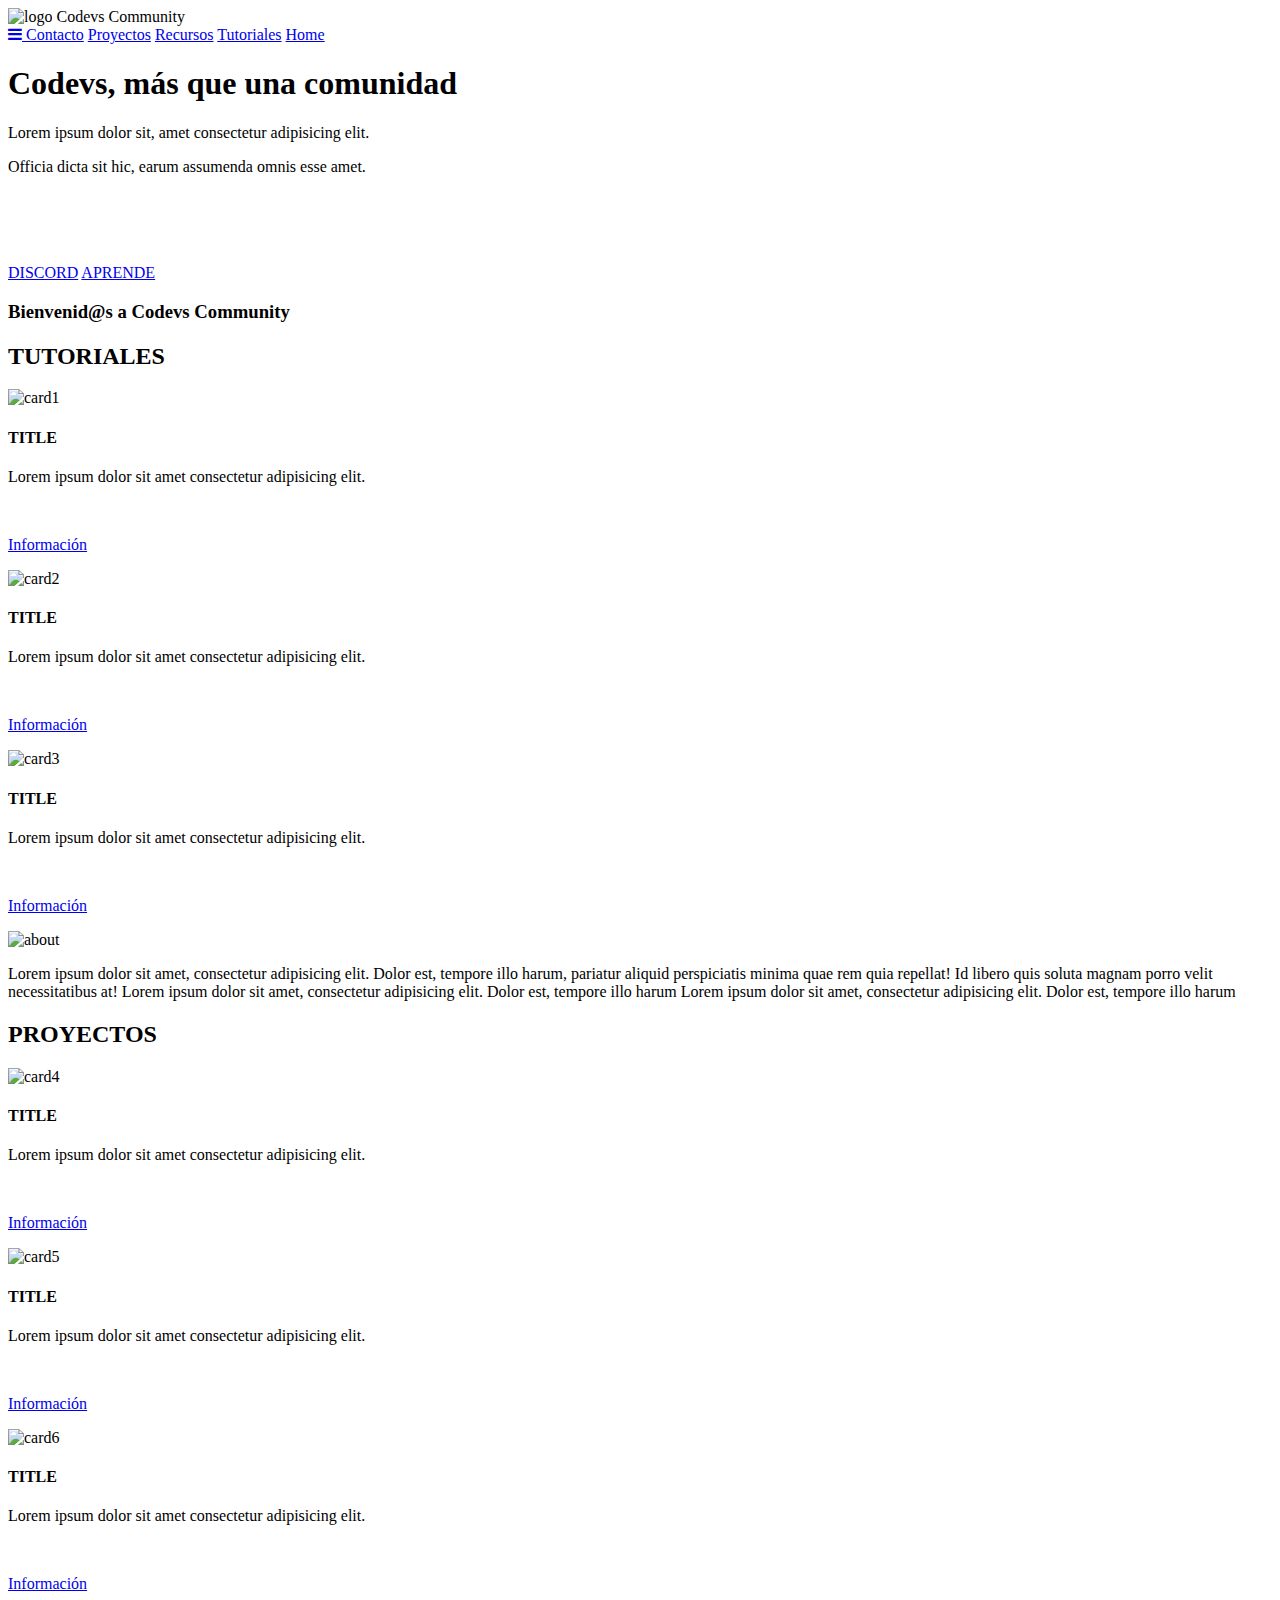
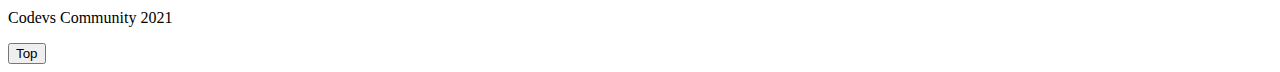
==== index.html @ 77c493d0 "feat:js and css index" ====
<!DOCTYPE html>
<html lang="es">
<head>
	<title>Codevs Web | más que una comunidad.</title>
	<meta charset="utf-8">
	<meta name="viewport" content="width=device-width, initial-scale=1.0">
	<meta http-equiv="x-ua-compatible" content="ie=edge">
	<!--seo-->
	<meta property="og:title" content="Codevs">
    <meta name="author" content="Codevs">
    <meta property="og:locale" content="es_ES">
    <meta name="description" content="Más que una comunidad">
    <meta property="og:description" content="Más que una comunidad">
    <link rel="canonical" href="https://github.com/CoDevsCommunity">
    <meta property="og:url" content="https://github.com/CoDevsCommunity">
    <meta property="og:site_name" content="Codevs">
    <meta property="og:image" content="https://raw.githubusercontent.com/CoDevsCommunity/codevs-web-frontend/main/assets/img/logo.png">

    <meta name="twitter:card" content="summary">
    <meta name="twitter:site" content="codevs">
    <meta name="twitter:creator" content="codevs">
    <meta name="twitter:title" content="Codevs">
    <meta name="twitter:description" content="Codeves es mas que una comunidad de desarrolladores.">
    <meta name="twitter:image" content="https://raw.githubusercontent.com/CoDevsCommunity/codevs-web-frontend/main/assets/img/logo.png">
    <meta name="twitter:image:alt" content="codevs">
    <link href="https://raw.githubusercontent.com/CoDevsCommunity/codevs-web-frontend/main/assets/img/logo.png" rel="shortcut icon" type="image/png">
	<!--end seo-->
	<!--font awesome-->
	<link rel="stylesheet" href="https://cdnjs.cloudflare.com/ajax/libs/font-awesome/4.7.0/css/font-awesome.min.css">
	<!--google fonts-->
	<link rel="preconnect" href="https://fonts.gstatic.com">
	<link href="https://fonts.googleapis.com/css2?family=Roboto:wght@100;300;400&display=swap" rel="stylesheet"> 
	<!--styles-->
	<link rel="stylesheet" type="text/css" href="assets/css/normalize.css">
	<link rel="stylesheet" type="text/css" href="assets/css/app.css">
	<!--scripts-->
	<script type="text/javascript" src="assets/js/app.js"></script>

</head>
<body>
	<nav>
		<div class="logo">
			<img src="assets/img/logo.png" alt="logo">
			<span>Codevs Community</span>
		</div>
		<div class="menu" id="myTopnav">
			<a href="javascript:void(0);" class="icon" onclick="myFunction()">
    		<i class="fa fa-bars"></i>
  			</a>
			<a href="#">Contacto</a>
			<a href="#">Proyectos</a>
			<a href="#">Recursos</a>
			<a href="#">Tutoriales</a>
			<a href="#">Home</a>
		</div>
	</nav>	
	<header>
		<h1>Codevs, más que una comunidad</h1>
		<p>Lorem ipsum dolor sit, amet consectetur adipisicing elit.</p><p> Officia dicta sit hic, earum assumenda omnis esse amet.</p>
		<br><br><br><br>
		<a href="#" class="button discord">DISCORD</a>
		<a href="#" class="button">APRENDE</a>
	</header>
	<section>
		<article class="welcome">
			<h3>Bienvenid@s a Codevs Community</h3>
		</article>
		<article class="tutorials">
			<h2>TUTORIALES</h2>
			<div class="row">
				<!--card 1-->
				<div class="column">
					<div class="card">
						<img src="assets/img/card1.png" alt="card1" style="width: 100%">
						<div class="container">
							<h4>TITLE</h4>
							<p>Lorem ipsum dolor sit amet consectetur adipisicing elit.
							</p><br>
							<p><a href="#" class="button">Información</a></p>
						</div>
					</div>
				</div>
				<!--card 2-->
				<div class="column">
					<div class="card">
						<img src="assets/img/card2.png" alt="card2" style="width: 100%">
						<div class="container">
							<h4>TITLE</h4>
							<p>Lorem ipsum dolor sit amet consectetur adipisicing elit.
							</p><br>
							<p><a href="#" class="button">Información</a></p>
						</div>
					</div>
				</div>
				<!--card 3-->
				<div class="column">
					<div class="card">
						<img src="assets/img/card3.png" alt="card3" style="width: 100%">
						<div class="container">
							<h4>TITLE</h4>
							<p>Lorem ipsum dolor sit amet consectetur adipisicing elit.
							</p><br>
							<p><a href="#" class="button">Información</a></p>
						</div>
					</div>
				</div>
			</div>
		</article>
		<article class="about">
			<div class="item-container">
				<img src="assets/img/about.png" alt="about">
				<p>Lorem ipsum dolor sit amet, consectetur adipisicing elit. Dolor est, tempore illo harum, pariatur aliquid perspiciatis minima quae rem quia repellat! Id libero quis soluta magnam porro velit necessitatibus at!
				Lorem ipsum dolor sit amet, consectetur adipisicing elit. Dolor est, tempore illo harum
				Lorem ipsum dolor sit amet, consectetur adipisicing elit. Dolor est, tempore illo harum
				</p>
				
			</div>
		</article>
		<article class="tutorials">
			<h2>PROYECTOS</h2>
			<div class="row">
				<!--card 1-->
				<div class="column">
					<div class="card">
						<img src="assets/img/card4.png" alt="card4" style="width: 100%">
						<div class="container">
							<h4>TITLE</h4>
							<p>Lorem ipsum dolor sit amet consectetur adipisicing elit.
							</p><br>
							<p><a href="#" class="button">Información</a></p>
						</div>
					</div>
				</div>
				<!--card 2-->
				<div class="column">
					<div class="card">
						<img src="assets/img/card5.png" alt="card5" style="width: 100%">
						<div class="container">
							<h4>TITLE</h4>
							<p>Lorem ipsum dolor sit amet consectetur adipisicing elit.
							</p><br>
							<p><a href="#" class="button">Información</a></p>
						</div>
					</div>
				</div>
				<!--card 3-->
				<div class="column">
					<div class="card">
						<img src="assets/img/card6.png" alt="card6" style="width: 100%">
						<div class="container">
							<h4>TITLE</h4>
							<p>Lorem ipsum dolor sit amet consectetur adipisicing elit.
							</p><br>
							<p><a href="#" class="button">Información</a></p>
						</div>
					</div>
				</div>
			</div>
		</article>
	</section>
	<footer>
		<p>Codevs Community 2021</p>
		<button  onclick="topFunction()" id="myBtn" title="Go to top">Top</button>
	</footer>
	<script type="text/javascript">
		//Get the button
		var mybutton = document.getElementById("myBtn");

		// When the user scrolls down 20px from the top of the document, show the button
		window.onscroll = function() {scrollFunction()};

		function scrollFunction() {
		  if (document.body.scrollTop > 20 || document.documentElement.scrollTop > 20) {
		    mybutton.style.display = "block";
		  } else {
		    mybutton.style.display = "none";
		  }
		}
	</script>
</body>
</html>
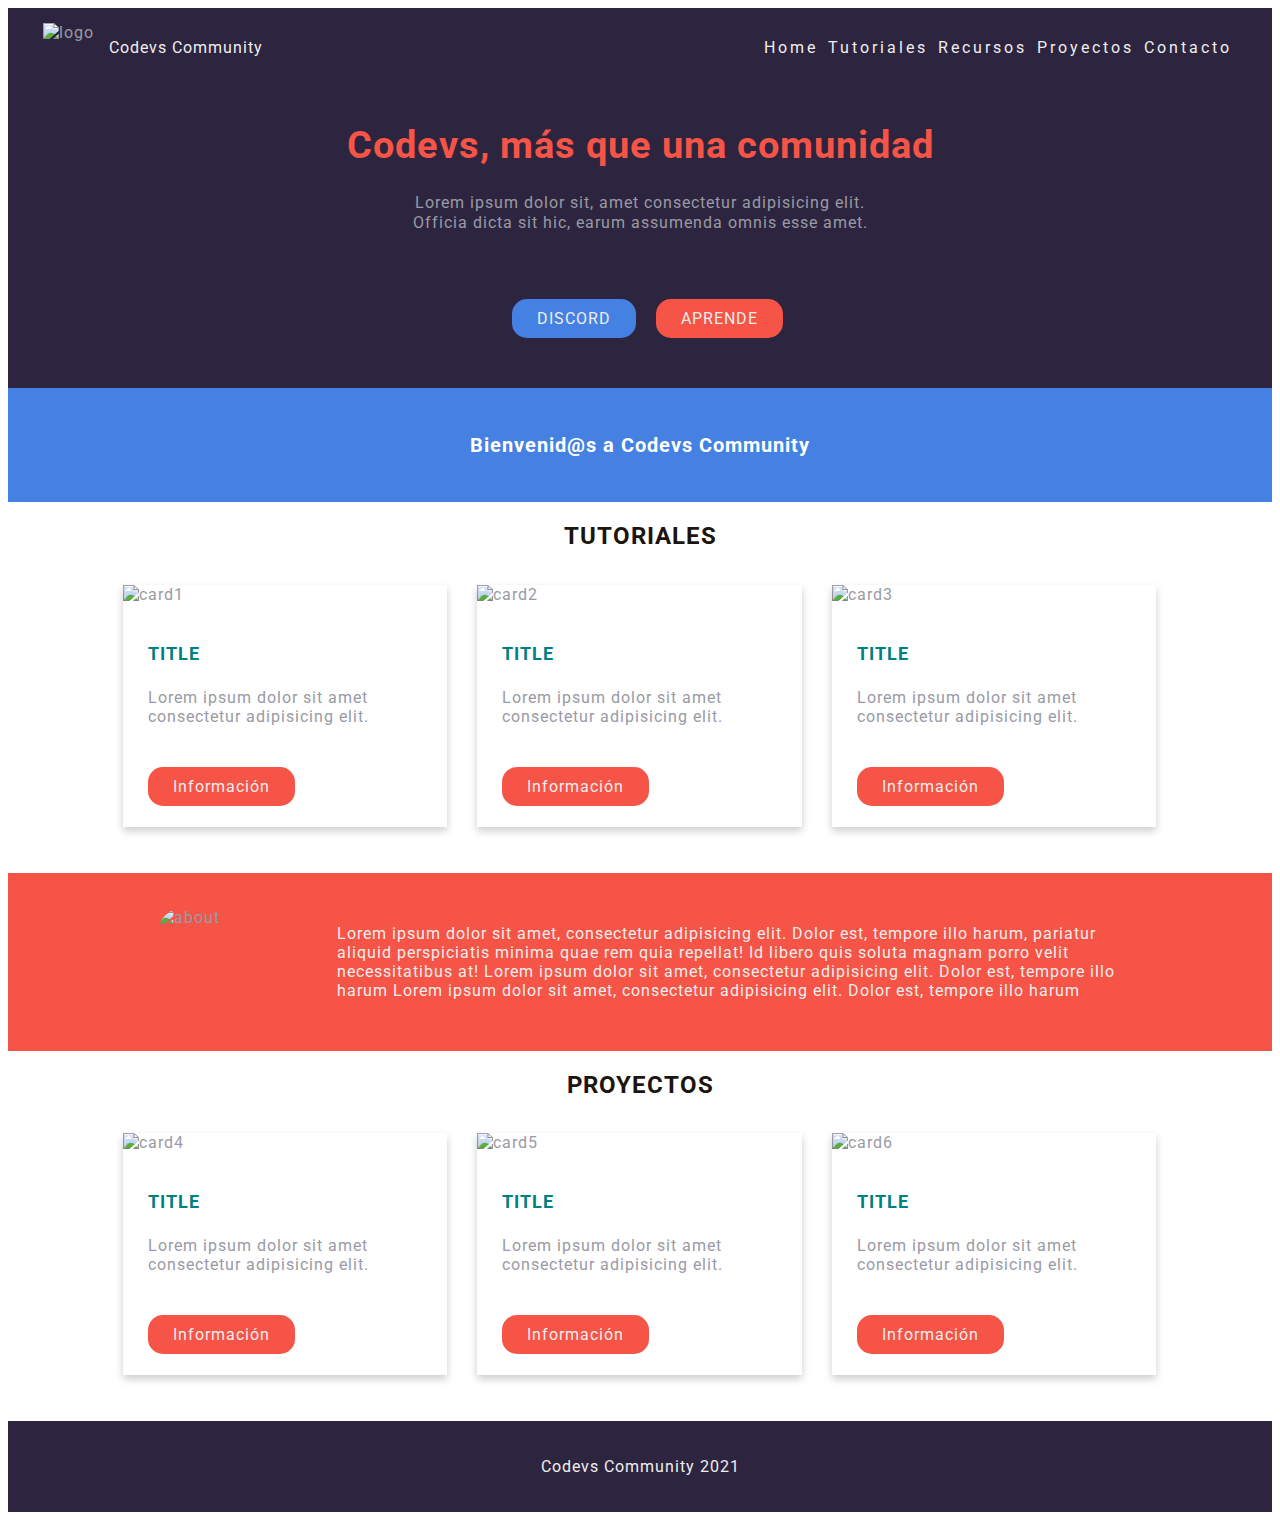
==== commit 8b511495: "Segundo PR" ====
--- a/index.html
+++ b/index.html
@@ -1,181 +1,210 @@
 <!DOCTYPE html>
 <html lang="es">
-<head>
-	<title>Codevs Web | más que una comunidad.</title>
-	<meta charset="utf-8">
-	<meta name="viewport" content="width=device-width, initial-scale=1.0">
-	<meta http-equiv="x-ua-compatible" content="ie=edge">
-	<!--seo-->
-	<meta property="og:title" content="Codevs">
-    <meta name="author" content="Codevs">
-    <meta property="og:locale" content="es_ES">
-    <meta name="description" content="Más que una comunidad">
-    <meta property="og:description" content="Más que una comunidad">
-    <link rel="canonical" href="https://github.com/CoDevsCommunity">
-    <meta property="og:url" content="https://github.com/CoDevsCommunity">
-    <meta property="og:site_name" content="Codevs">
-    <meta property="og:image" content="https://raw.githubusercontent.com/CoDevsCommunity/codevs-web-frontend/main/assets/img/logo.png">
-
-    <meta name="twitter:card" content="summary">
-    <meta name="twitter:site" content="codevs">
-    <meta name="twitter:creator" content="codevs">
-    <meta name="twitter:title" content="Codevs">
-    <meta name="twitter:description" content="Codeves es mas que una comunidad de desarrolladores.">
-    <meta name="twitter:image" content="https://raw.githubusercontent.com/CoDevsCommunity/codevs-web-frontend/main/assets/img/logo.png">
-    <meta name="twitter:image:alt" content="codevs">
-    <link href="https://raw.githubusercontent.com/CoDevsCommunity/codevs-web-frontend/main/assets/img/logo.png" rel="shortcut icon" type="image/png">
-	<!--end seo-->
-	<!--font awesome-->
-	<link rel="stylesheet" href="https://cdnjs.cloudflare.com/ajax/libs/font-awesome/4.7.0/css/font-awesome.min.css">
-	<!--google fonts-->
-	<link rel="preconnect" href="https://fonts.gstatic.com">
-	<link href="https://fonts.googleapis.com/css2?family=Roboto:wght@100;300;400&display=swap" rel="stylesheet"> 
-	<!--styles-->
-	<link rel="stylesheet" type="text/css" href="assets/css/normalize.css">
-	<link rel="stylesheet" type="text/css" href="assets/css/app.css">
-	<!--scripts-->
-	<script type="text/javascript" src="assets/js/app.js"></script>
-
-</head>
-<body>
-	<nav>
-		<div class="logo">
-			<img src="assets/img/logo.png" alt="logo">
-			<span>Codevs Community</span>
-		</div>
-		<div class="menu" id="myTopnav">
-			<a href="javascript:void(0);" class="icon" onclick="myFunction()">
-    		<i class="fa fa-bars"></i>
-  			</a>
-			<a href="#">Contacto</a>
-			<a href="#">Proyectos</a>
-			<a href="#">Recursos</a>
-			<a href="#">Tutoriales</a>
-			<a href="#">Home</a>
-		</div>
-	</nav>	
-	<header>
-		<h1>Codevs, más que una comunidad</h1>
-		<p>Lorem ipsum dolor sit, amet consectetur adipisicing elit.</p><p> Officia dicta sit hic, earum assumenda omnis esse amet.</p>
-		<br><br><br><br>
-		<a href="#" class="button discord">DISCORD</a>
-		<a href="#" class="button">APRENDE</a>
-	</header>
-	<section>
-		<article class="welcome">
-			<h3>Bienvenid@s a Codevs Community</h3>
-		</article>
-		<article class="tutorials">
-			<h2>TUTORIALES</h2>
-			<div class="row">
-				<!--card 1-->
-				<div class="column">
-					<div class="card">
-						<img src="assets/img/card1.png" alt="card1" style="width: 100%">
-						<div class="container">
-							<h4>TITLE</h4>
-							<p>Lorem ipsum dolor sit amet consectetur adipisicing elit.
-							</p><br>
-							<p><a href="#" class="button">Información</a></p>
-						</div>
-					</div>
-				</div>
-				<!--card 2-->
-				<div class="column">
-					<div class="card">
-						<img src="assets/img/card2.png" alt="card2" style="width: 100%">
-						<div class="container">
-							<h4>TITLE</h4>
-							<p>Lorem ipsum dolor sit amet consectetur adipisicing elit.
-							</p><br>
-							<p><a href="#" class="button">Información</a></p>
-						</div>
-					</div>
-				</div>
-				<!--card 3-->
-				<div class="column">
-					<div class="card">
-						<img src="assets/img/card3.png" alt="card3" style="width: 100%">
-						<div class="container">
-							<h4>TITLE</h4>
-							<p>Lorem ipsum dolor sit amet consectetur adipisicing elit.
-							</p><br>
-							<p><a href="#" class="button">Información</a></p>
-						</div>
-					</div>
-				</div>
-			</div>
-		</article>
-		<article class="about">
-			<div class="item-container">
-				<img src="assets/img/about.png" alt="about">
-				<p>Lorem ipsum dolor sit amet, consectetur adipisicing elit. Dolor est, tempore illo harum, pariatur aliquid perspiciatis minima quae rem quia repellat! Id libero quis soluta magnam porro velit necessitatibus at!
-				Lorem ipsum dolor sit amet, consectetur adipisicing elit. Dolor est, tempore illo harum
-				Lorem ipsum dolor sit amet, consectetur adipisicing elit. Dolor est, tempore illo harum
-				</p>
-				
-			</div>
-		</article>
-		<article class="tutorials">
-			<h2>PROYECTOS</h2>
-			<div class="row">
-				<!--card 1-->
-				<div class="column">
-					<div class="card">
-						<img src="assets/img/card4.png" alt="card4" style="width: 100%">
-						<div class="container">
-							<h4>TITLE</h4>
-							<p>Lorem ipsum dolor sit amet consectetur adipisicing elit.
-							</p><br>
-							<p><a href="#" class="button">Información</a></p>
-						</div>
-					</div>
-				</div>
-				<!--card 2-->
-				<div class="column">
-					<div class="card">
-						<img src="assets/img/card5.png" alt="card5" style="width: 100%">
-						<div class="container">
-							<h4>TITLE</h4>
-							<p>Lorem ipsum dolor sit amet consectetur adipisicing elit.
-							</p><br>
-							<p><a href="#" class="button">Información</a></p>
-						</div>
-					</div>
-				</div>
-				<!--card 3-->
-				<div class="column">
-					<div class="card">
-						<img src="assets/img/card6.png" alt="card6" style="width: 100%">
-						<div class="container">
-							<h4>TITLE</h4>
-							<p>Lorem ipsum dolor sit amet consectetur adipisicing elit.
-							</p><br>
-							<p><a href="#" class="button">Información</a></p>
-						</div>
-					</div>
-				</div>
-			</div>
-		</article>
-	</section>
-	<footer>
-		<p>Codevs Community 2021</p>
-		<button  onclick="topFunction()" id="myBtn" title="Go to top">Top</button>
-	</footer>
-	<script type="text/javascript">
-		//Get the button
-		var mybutton = document.getElementById("myBtn");
-
-		// When the user scrolls down 20px from the top of the document, show the button
-		window.onscroll = function() {scrollFunction()};
-
-		function scrollFunction() {
-		  if (document.body.scrollTop > 20 || document.documentElement.scrollTop > 20) {
-		    mybutton.style.display = "block";
-		  } else {
-		    mybutton.style.display = "none";
-		  }
-		}
-	</script>
-</body>
-</html>+  <head>
+    <title>Codevs Web | más que una comunidad.</title>
+    <meta charset="utf-8" />
+    <meta name="viewport" content="width=device-width, initial-scale=1.0" />
+    <meta http-equiv="x-ua-compatible" content="ie=edge" />
+    <!--seo-->
+    <meta property="og:title" content="Codevs" />
+    <meta name="author" content="Codevs" />
+    <meta property="og:locale" content="es_ES" />
+    <meta name="description" content="Más que una comunidad" />
+    <meta property="og:description" content="Más que una comunidad" />
+    <link rel="canonical" href="https://github.com/CoDevsCommunity" />
+    <meta property="og:url" content="https://github.com/CoDevsCommunity" />
+    <meta property="og:site_name" content="Codevs" />
+    <meta
+      property="og:image"
+      content="https://raw.githubusercontent.com/CoDevsCommunity/codevs-web-frontend/main/assets/img/logo.png"
+    />
+
+    <meta name="twitter:card" content="summary" />
+    <meta name="twitter:site" content="codevs" />
+    <meta name="twitter:creator" content="codevs" />
+    <meta name="twitter:title" content="Codevs" />
+    <meta
+      name="twitter:description"
+      content="Codeves es mas que una comunidad de desarrolladores."
+    />
+    <meta
+      name="twitter:image"
+      content="https://raw.githubusercontent.com/CoDevsCommunity/codevs-web-frontend/main/assets/img/logo.png"
+    />
+    <meta name="twitter:image:alt" content="codevs" />
+    <link
+      href="https://raw.githubusercontent.com/CoDevsCommunity/codevs-web-frontend/main/assets/img/logo.png"
+      rel="shortcut icon"
+      type="image/png"
+    />
+    <!--end seo-->
+    <!--font awesome-->
+    <link
+      rel="stylesheet"
+      href="https://cdnjs.cloudflare.com/ajax/libs/font-awesome/4.7.0/css/font-awesome.min.css"
+    />
+    <!--google fonts-->
+    <link rel="preconnect" href="https://fonts.gstatic.com" />
+    <link
+      href="https://fonts.googleapis.com/css2?family=Roboto:wght@100;300;400&display=swap"
+      rel="stylesheet"
+    />
+    <!--styles-->
+    <link rel="stylesheet" type="text/css" href="assets/css/normalize.css" />
+    <link rel="stylesheet" type="text/css" href="assets/css/app.css" />
+    <!--scripts-->
+    <script type="text/javascript" src="assets/js/app.js"></script>
+  </head>
+  <body>
+    <nav>
+      <div class="logo">
+        <img src="assets/img/logo.png" alt="logo" />
+        <span>Codevs Community</span>
+      </div>
+      <div class="menu" id="myTopnav">
+        <a href="javascript:void(0);" class="icon" onclick="myFunction()">
+          <i class="fa fa-bars"></i>
+        </a>
+        <a href="#">Contacto</a>
+        <a href="#">Proyectos</a>
+        <a href="#">Recursos</a>
+        <a href="#">Tutoriales</a>
+        <a href="#">Home</a>
+      </div>
+    </nav>
+    <header>
+      <h1>Codevs, más que una comunidad</h1>
+      <p>Lorem ipsum dolor sit, amet consectetur adipisicing elit.</p>
+      <p>Officia dicta sit hic, earum assumenda omnis esse amet.</p>
+      <br /><br /><br /><br />
+      <a href="#" class="button discord">DISCORD</a>
+      <a href="#" class="button">APRENDE</a>
+    </header>
+    <section>
+      <article class="welcome">
+        <h3>Bienvenid@s a Codevs Community</h3>
+      </article>
+      <article class="tutorials">
+        <h2>TUTORIALES</h2>
+        <div class="row">
+          <!--card 1-->
+          <div class="column">
+            <div class="card">
+              <img src="assets/img/card1.png" alt="card1" style="width: 100%" />
+              <div class="container">
+                <h4>TITLE</h4>
+                <p>Lorem ipsum dolor sit amet consectetur adipisicing elit.</p>
+                <br />
+                <p><a href="#" class="button">Información</a></p>
+              </div>
+            </div>
+          </div>
+          <!--card 2-->
+          <div class="column">
+            <div class="card">
+              <img src="assets/img/card2.png" alt="card2" style="width: 100%" />
+              <div class="container">
+                <h4>TITLE</h4>
+                <p>Lorem ipsum dolor sit amet consectetur adipisicing elit.</p>
+                <br />
+                <p><a href="#" class="button">Información</a></p>
+              </div>
+            </div>
+          </div>
+          <!--card 3-->
+          <div class="column">
+            <div class="card">
+              <img src="assets/img/card3.png" alt="card3" style="width: 100%" />
+              <div class="container">
+                <h4>TITLE</h4>
+                <p>Lorem ipsum dolor sit amet consectetur adipisicing elit.</p>
+                <br />
+                <p><a href="#" class="button">Información</a></p>
+              </div>
+            </div>
+          </div>
+        </div>
+      </article>
+      <article class="about">
+        <div class="item-container">
+          <img src="assets/img/about.png" alt="about" />
+          <p>
+            Lorem ipsum dolor sit amet, consectetur adipisicing elit. Dolor est,
+            tempore illo harum, pariatur aliquid perspiciatis minima quae rem
+            quia repellat! Id libero quis soluta magnam porro velit
+            necessitatibus at! Lorem ipsum dolor sit amet, consectetur
+            adipisicing elit. Dolor est, tempore illo harum Lorem ipsum dolor
+            sit amet, consectetur adipisicing elit. Dolor est, tempore illo
+            harum
+          </p>
+        </div>
+      </article>
+      <article class="tutorials">
+        <h2>PROYECTOS</h2>
+        <div class="row">
+          <!--card 1-->
+          <div class="column">
+            <div class="card">
+              <img src="assets/img/card4.png" alt="card4" style="width: 100%" />
+              <div class="container">
+                <h4>TITLE</h4>
+                <p>Lorem ipsum dolor sit amet consectetur adipisicing elit.</p>
+                <br />
+                <p><a href="#" class="button">Información</a></p>
+              </div>
+            </div>
+          </div>
+          <!--card 2-->
+          <div class="column">
+            <div class="card">
+              <img src="assets/img/card5.png" alt="card5" style="width: 100%" />
+              <div class="container">
+                <h4>TITLE</h4>
+                <p>Lorem ipsum dolor sit amet consectetur adipisicing elit.</p>
+                <br />
+                <p><a href="#" class="button">Información</a></p>
+              </div>
+            </div>
+          </div>
+          <!--card 3-->
+          <div class="column">
+            <div class="card">
+              <img src="assets/img/card6.png" alt="card6" style="width: 100%" />
+              <div class="container">
+                <h4>TITLE</h4>
+                <p>Lorem ipsum dolor sit amet consectetur adipisicing elit.</p>
+                <br />
+                <p><a href="#" class="button">Información</a></p>
+              </div>
+            </div>
+          </div>
+        </div>
+      </article>
+    </section>
+    <footer>
+      <p>Codevs Community 2021</p>
+      <button onclick="topFunction()" id="myBtn" title="Go to top">Top</button>
+    </footer>
+    <script type="text/javascript">
+      //Get the button
+      var mybutton = document.getElementById("myBtn");
+
+      // When the user scrolls down 20px from the top of the document, show the button
+      window.onscroll = function () {
+        scrollFunction();
+      };
+
+      function scrollFunction() {
+        if (
+          document.body.scrollTop > 20 ||
+          document.documentElement.scrollTop > 20
+        ) {
+          mybutton.style.display = "block";
+        } else {
+          mybutton.style.display = "none";
+        }
+      }
+    </script>
+  </body>
+</html>
+
--- a/assets/css/app.css
+++ b/assets/css/app.css
@@ -0,0 +1,317 @@
+/*colors*/
+:root{
+	--primary:#008CBA;
+	--teal:teal;
+	--black:#1C150E;
+  --darkblue:#2d253f;
+  --orange:#f55446;
+  --white:#efeded;
+  --lightblue:#4481e2;
+  --grey:#999aa5;
+}
+/*Fonts*/
+html{
+	scroll-behavior: smooth;
+	letter-spacing: 1px;
+	font-family: 'Roboto', sans-serif;
+	font-size: 62.5%; 
+	/* =10px */
+}
+/* Establece el tamaño base 
+en 10px lo que facilita 
+la conversión */
+
+body {
+  font-size: 1.6rem; 
+  /* =16px */
+  color: var(--grey);
+}
+h1 {
+  font-size: 3.8rem;
+  color: var(--orange);
+}
+h2 {
+  font-size: 2.4rem; 
+  color: var(--black);
+}
+h3 {
+  font-size: 2.0rem; 
+  color: white;
+}
+h4 {
+  font-size: 1.8rem; 
+  color: var(--teal);
+}
+/*nav*/
+nav{
+  padding: 15px 35px;
+  background-color: var(--darkblue);
+}
+.logo{
+  float: left;
+}
+.menu .icon {
+  display: none;
+}
+nav img{
+  width: 15%;
+}
+nav span{
+  position: absolute;
+  padding: 15px;
+  color: var(--white);
+}
+nav a{
+  float: right;
+  letter-spacing: 3px;
+  padding: 15px 5px;
+  text-decoration: none;
+  color: var(--white);
+}
+nav a:hover{
+  color: var(--orange);
+  border-bottom: 1px solid var(--orange);
+}
+/*header*/
+header{
+  text-align: center;
+  background-color: var(--darkblue);
+  margin-top: 0;
+  padding: 60px 15px;
+}
+header p{
+  margin: 1px;
+}
+.button{
+  background-color: var(--orange);
+  color: var(--white);
+  border-radius: 15px;
+  padding: 10px 25px;
+  text-decoration: none;
+}
+.button-info {
+  background-color: var(--orange);
+  color: var(--white);
+  border-radius: 15px;
+  padding: 10px 25px;
+  
+  text-decoration: none;
+}
+.button-info:hover {
+  
+  background-color: var(--lightblue);
+}
+.button:hover{
+  background-color: var(--lightblue);
+}
+header .button{
+  margin-left: 15px;
+}
+.discord{
+  background-color: var(--lightblue);
+}
+.discord:hover{
+  background-color: var(--teal);
+}
+.tutorial1 img {
+  margin-left: 100px;
+  border-radius: 20px;
+  height: 150px;
+}
+
+/*section*/
+/*article welcome*/
+.welcome{
+  background-color: var(--lightblue);
+  text-align: center;
+  padding: 25px;
+}
+section h2{
+  text-align: center;
+}
+/*article tutorials*/
+.tutorials {
+  box-sizing: border-box;
+}
+*, *:before, *:after {
+  box-sizing: inherit;
+}
+.row{
+  margin:15px 100px;
+}
+.column {
+  float: left;
+  width: 33.3%;
+  margin-bottom: 16px;
+  padding: 15px;
+}
+.card {
+  box-shadow: 0 4px 8px 0 rgba(0, 0, 0, 0.2);
+}
+.container {
+  padding: 15px 25px;
+}
+
+.container::after, .row::after {
+  content: "";
+  clear: both;
+  display: table;
+}
+/*article about*/
+.about{
+  background-color: var(--orange);
+  box-sizing: border-box;
+}
+.item-container{
+  display: flex;
+  justify-content: center;
+  padding: 35px 0;
+}
+.about img{
+  margin-left: 150px;
+  width: 50%;
+  height: auto;
+  border-radius:25px;
+}
+.about p{
+  padding:0px 150px 0px 15px;
+  color: var(--white);
+}
+
+.about::after{
+  content: "";
+  clear: both;
+  display: table;
+}
+
+/*article projects*/
+/*footer*/
+footer{
+  padding: 20px 0px;
+  background-color: var(--darkblue);
+  text-align: center;
+  color: var(--white);
+}
+/*top button*/
+#myBtn {
+  display: none;
+  position: fixed;
+  bottom: 20px;
+  right: 30px;
+  z-index: 99;
+  border: none;
+  outline: none;
+  background-color: red;
+  color: white;
+  cursor: pointer;
+  padding: 15px;
+  border-radius: 50%;
+}
+#myBtn:hover {
+  background-color: var(--grey);
+}
+
+/*responsive*/
+/* Extra small devices (phones, 600px and down) */
+@media only screen and (max-width: 600px) {
+  body {font-size: 1.2rem;} 
+  h1 {font-size: 3.4rem;}
+  h2 {font-size: 2.0rem;}
+  h3 {font-size: 1.6rem;}
+  h4 {font-size: 1.4rem;}
+  .logo img,span{
+    display: none;
+  }
+  .menu .icon{
+    margin: 0;
+    padding: 0;
+  }
+  .nav{
+    margin: 0;
+    padding-bottom: 0;
+  }
+  .menu a:not(:first-child) {
+    display: none;
+  }
+  .menu a.icon {
+    float: right;
+    display: block;
+  }
+  .menu.responsive {
+    position: relative;
+  }
+   .menu.responsive .icon {
+    position: absolute;
+    right: 0;
+    top: 0;
+  }
+  .menu.responsive a {
+    float: none;
+    display: block;
+    text-align: left;
+  }
+  .menu {
+    float: none;
+  }
+  .column {
+    width: 100%;
+    display: block;
+  }
+  .item-container {
+    width: 100%;
+    display: block;
+  }
+  .row{
+  margin:0;
+  }
+  .about img{
+    margin-left: 85px;
+  }
+  .about p{
+    margin-left: 15px;
+    padding: 0 15px;
+  }
+  .button{
+    margin: 0;
+  }
+}
+
+/* Small devices (portrait tablets and large phones, 600px and up) */
+/*@media only screen and (min-width: 600px) {
+}
+/* Medium devices (landscape tablets, 768px and up) */
+@media only screen and (min-width: 600px) and (max-width: 883px) {
+  .logo img,span{
+    display: none;
+  }
+  .menu{
+    display: table;
+    padding-left: 100px;
+  }
+  .column {
+    width: 100%;
+    display: block;
+  }
+  .item-container {
+    width: 100%;
+    display: block;
+  }
+  .about img{
+    margin-left: 180px;
+  }
+  .about p{
+    text-align: center;
+    margin-left: 100px;
+  }
+
+}
+
+/* Large devices (laptops/desktops, 992px and up) */
+@media only screen and (max-width: 992px) {
+  .logo span{
+    display: none;
+  }
+}
+
+/* Extra large devices (large laptops and desktops, 1200px and up) */
+/*@media only screen and (min-width: 1200px) {...} 
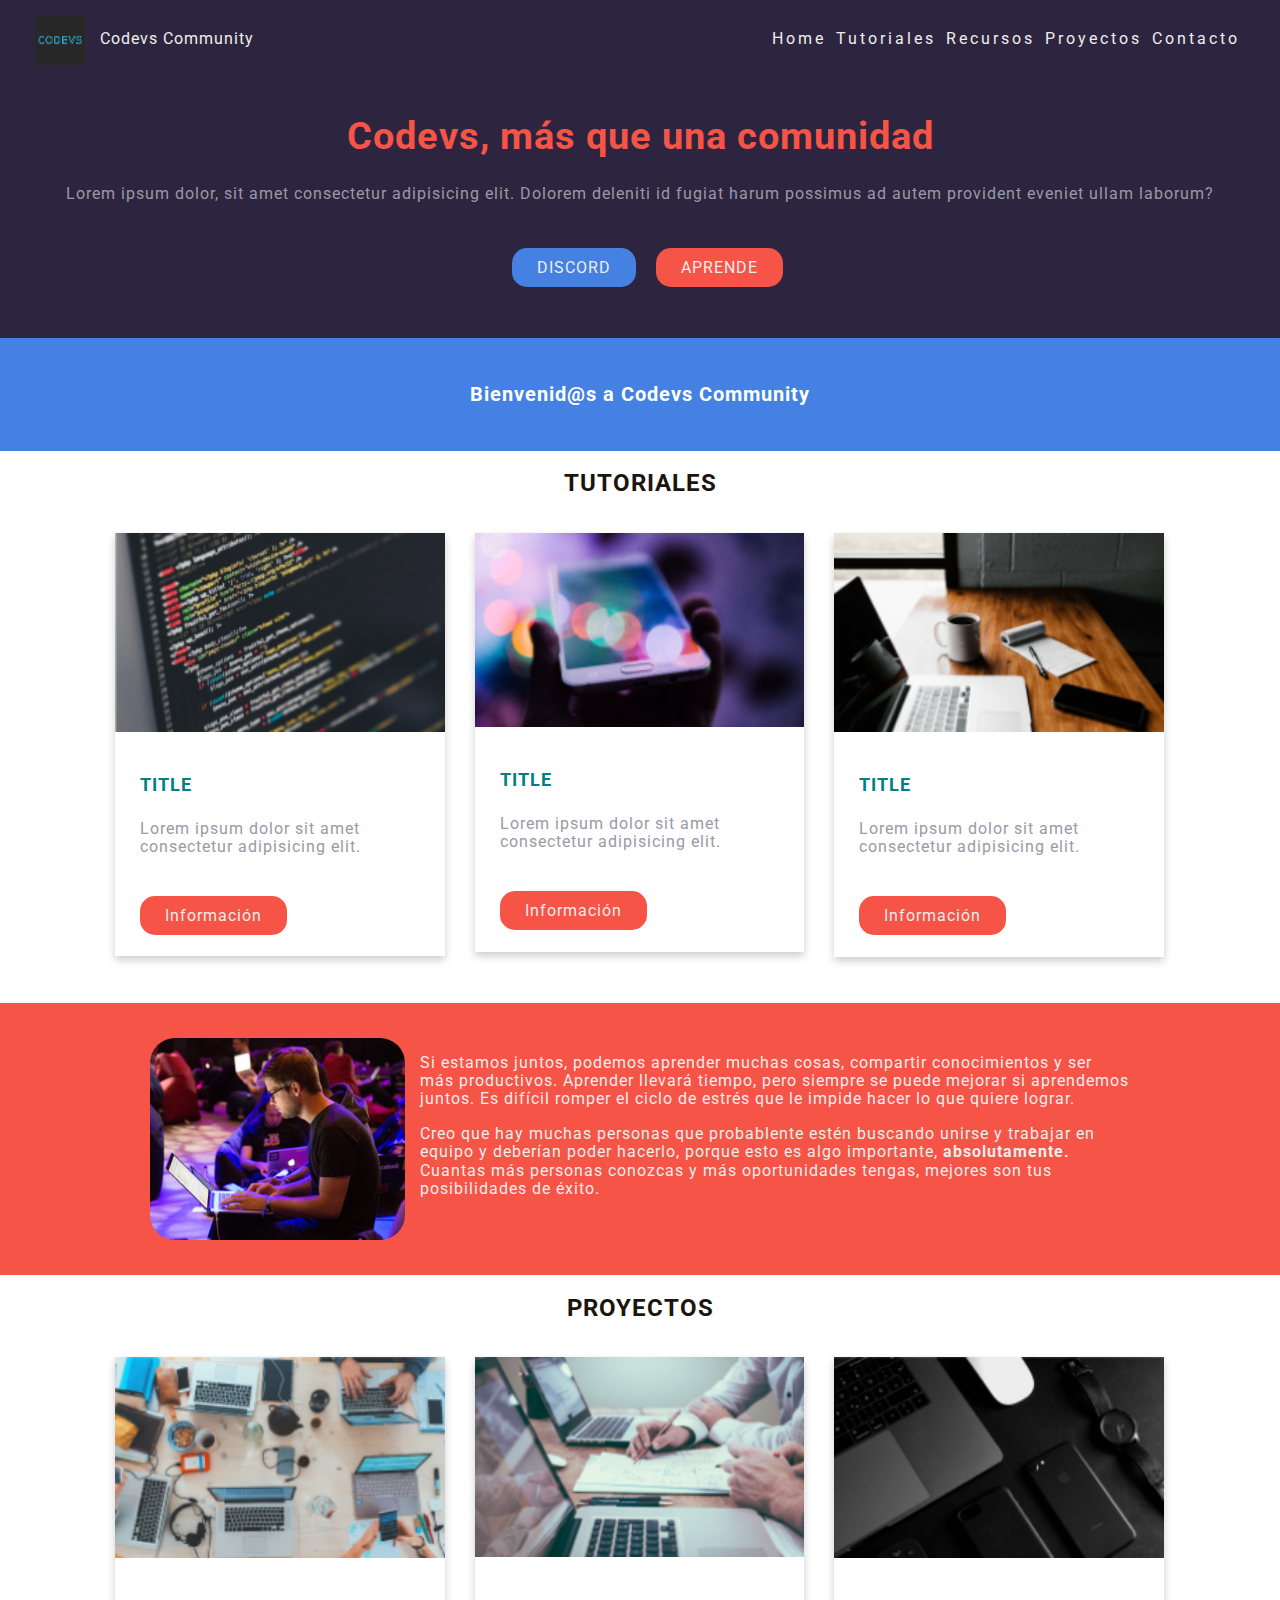
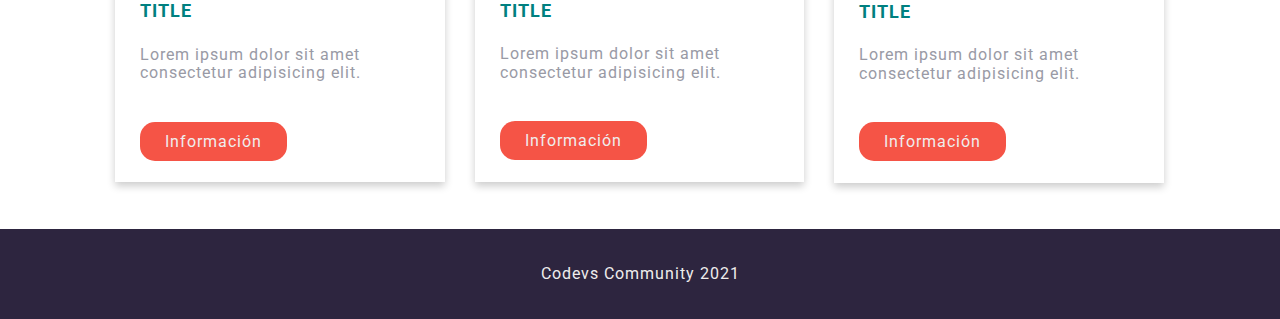
==== commit 999403c1: "Añadi Texto al lorem" ====
--- a/index.html
+++ b/index.html
@@ -61,6 +61,7 @@
         <img src="assets/img/logo.png" alt="logo" />
         <span>Codevs Community</span>
       </div>
+      
       <div class="menu" id="myTopnav">
         <a href="javascript:void(0);" class="icon" onclick="myFunction()">
           <i class="fa fa-bars"></i>
@@ -74,9 +75,8 @@
     </nav>
     <header>
       <h1>Codevs, más que una comunidad</h1>
-      <p>Lorem ipsum dolor sit, amet consectetur adipisicing elit.</p>
-      <p>Officia dicta sit hic, earum assumenda omnis esse amet.</p>
-      <br /><br /><br /><br />
+        <p>Lorem ipsum dolor, sit amet consectetur adipisicing elit. Dolorem deleniti id fugiat harum possimus ad autem provident eveniet ullam laborum?</p>
+        <br><br><br>
       <a href="#" class="button discord">DISCORD</a>
       <a href="#" class="button">APRENDE</a>
     </header>
@@ -128,15 +128,12 @@
       <article class="about">
         <div class="item-container">
           <img src="assets/img/about.png" alt="about" />
-          <p>
-            Lorem ipsum dolor sit amet, consectetur adipisicing elit. Dolor est,
-            tempore illo harum, pariatur aliquid perspiciatis minima quae rem
-            quia repellat! Id libero quis soluta magnam porro velit
-            necessitatibus at! Lorem ipsum dolor sit amet, consectetur
-            adipisicing elit. Dolor est, tempore illo harum Lorem ipsum dolor
-            sit amet, consectetur adipisicing elit. Dolor est, tempore illo
-            harum
-          </p>
+          
+          <div>
+            <p>Si estamos juntos, podemos aprender muchas cosas, compartir conocimientos y ser más productivos. Aprender llevará tiempo, pero siempre se puede mejorar si aprendemos juntos. Es difícil romper el ciclo de estrés que le impide hacer lo que quiere lograr.</p>
+          
+          <p>Creo que hay muchas personas que probablente estén buscando unirse y trabajar en equipo y deberían poder hacerlo, porque esto es algo importante, <b>absolutamente.</b> Cuantas más personas conozcas y más oportunidades tengas, mejores son tus posibilidades de éxito.</p>
+          </div>
         </div>
       </article>
       <article class="tutorials">
--- a/assets/css/app.css
+++ b/assets/css/app.css
@@ -89,18 +89,6 @@
   padding: 10px 25px;
   text-decoration: none;
 }
-.button-info {
-  background-color: var(--orange);
-  color: var(--white);
-  border-radius: 15px;
-  padding: 10px 25px;
-  
-  text-decoration: none;
-}
-.button-info:hover {
-  
-  background-color: var(--lightblue);
-}
 .button:hover{
   background-color: var(--lightblue);
 }
@@ -112,11 +100,6 @@
 }
 .discord:hover{
   background-color: var(--teal);
-}
-.tutorial1 img {
-  margin-left: 100px;
-  border-radius: 20px;
-  height: 150px;
 }
 
 /*section*/
@@ -314,4 +297,4 @@
 }
 
 /* Extra large devices (large laptops and desktops, 1200px and up) */
-/*@media only screen and (min-width: 1200px) {...} 
+/*@media only screen and (min-width: 1200px) {...} 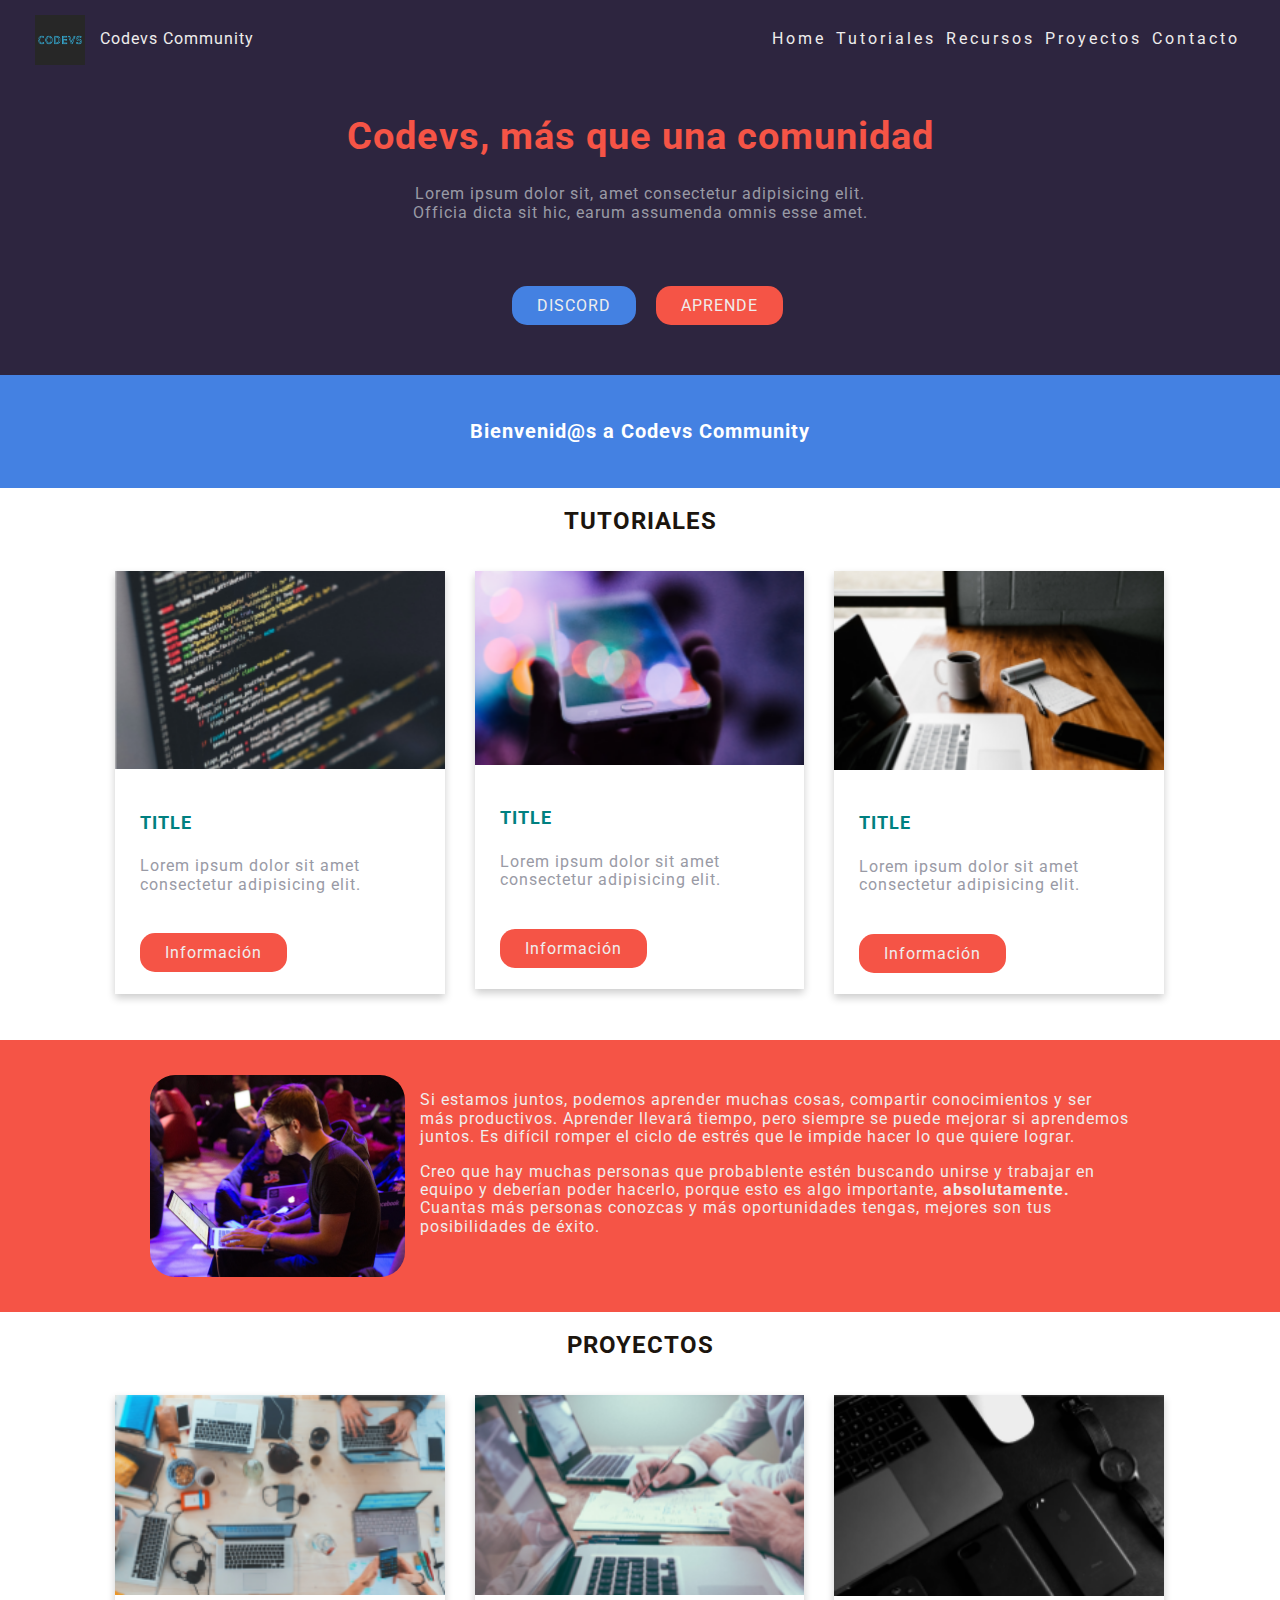
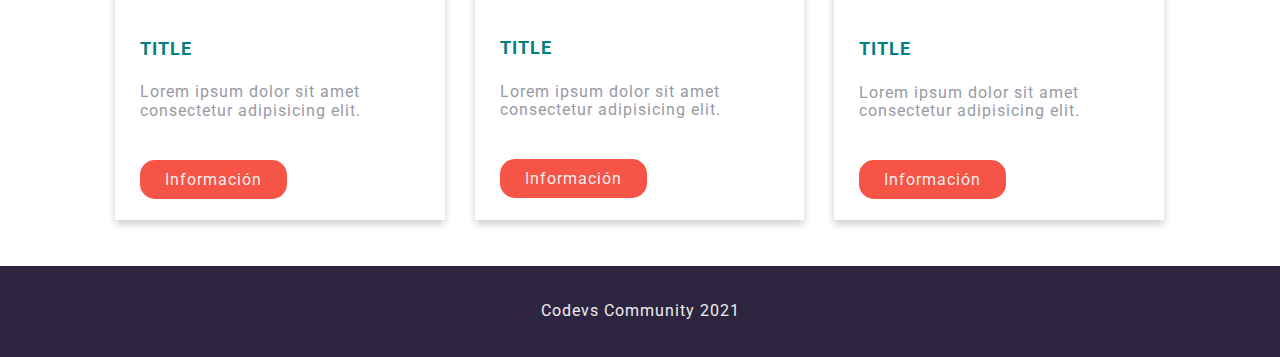
==== commit c0caa979: "Merge pull request #3 from CoDevsCommunity/dev" ====
--- a/index.html
+++ b/index.html
@@ -61,7 +61,6 @@
         <img src="assets/img/logo.png" alt="logo" />
         <span>Codevs Community</span>
       </div>
-      
       <div class="menu" id="myTopnav">
         <a href="javascript:void(0);" class="icon" onclick="myFunction()">
           <i class="fa fa-bars"></i>
@@ -75,8 +74,9 @@
     </nav>
     <header>
       <h1>Codevs, más que una comunidad</h1>
-        <p>Lorem ipsum dolor, sit amet consectetur adipisicing elit. Dolorem deleniti id fugiat harum possimus ad autem provident eveniet ullam laborum?</p>
-        <br><br><br>
+      <p>Lorem ipsum dolor sit, amet consectetur adipisicing elit.</p>
+      <p>Officia dicta sit hic, earum assumenda omnis esse amet.</p>
+      <br /><br /><br /><br />
       <a href="#" class="button discord">DISCORD</a>
       <a href="#" class="button">APRENDE</a>
     </header>
@@ -128,8 +128,7 @@
       <article class="about">
         <div class="item-container">
           <img src="assets/img/about.png" alt="about" />
-          
-          <div>
+           <div>
             <p>Si estamos juntos, podemos aprender muchas cosas, compartir conocimientos y ser más productivos. Aprender llevará tiempo, pero siempre se puede mejorar si aprendemos juntos. Es difícil romper el ciclo de estrés que le impide hacer lo que quiere lograr.</p>
           
           <p>Creo que hay muchas personas que probablente estén buscando unirse y trabajar en equipo y deberían poder hacerlo, porque esto es algo importante, <b>absolutamente.</b> Cuantas más personas conozcas y más oportunidades tengas, mejores son tus posibilidades de éxito.</p>
@@ -185,23 +184,14 @@
     <script type="text/javascript">
       //Get the button
       var mybutton = document.getElementById("myBtn");
-
-      // When the user scrolls down 20px from the top of the document, show the button
-      window.onscroll = function () {
-        scrollFunction();
-      };
-
-      function scrollFunction() {
-        if (
-          document.body.scrollTop > 20 ||
-          document.documentElement.scrollTop > 20
-        ) {
-          mybutton.style.display = "block";
-        } else {
-          mybutton.style.display = "none";
-        }
-      }
-    </script>
-  </body>
-</html>
-
+      
+		function scrollFunction() {
+		  if (document.body.scrollTop > 20 || document.documentElement.scrollTop > 20) {
+		    mybutton.style.display = "block";
+		  } else {
+		    mybutton.style.display = "none";
+		  }
+		}
+	</script>
+</body>
+</html>